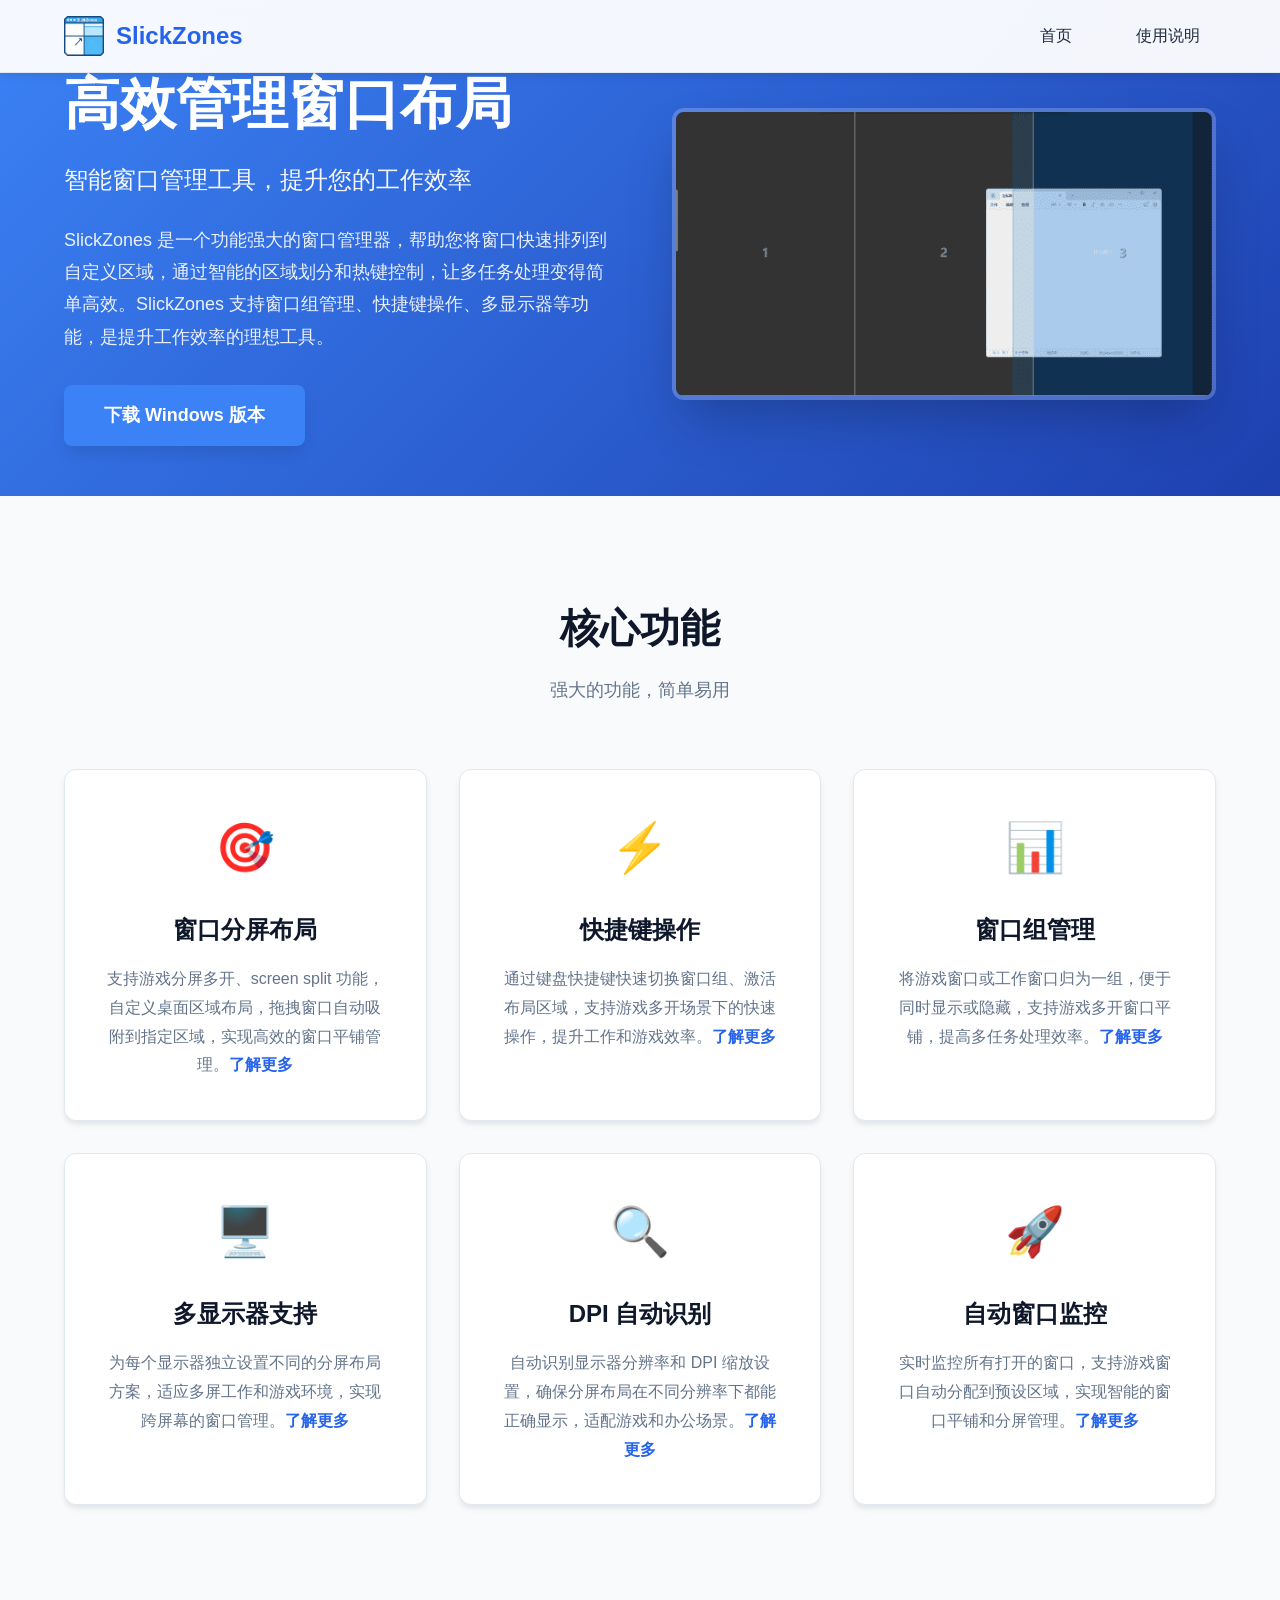
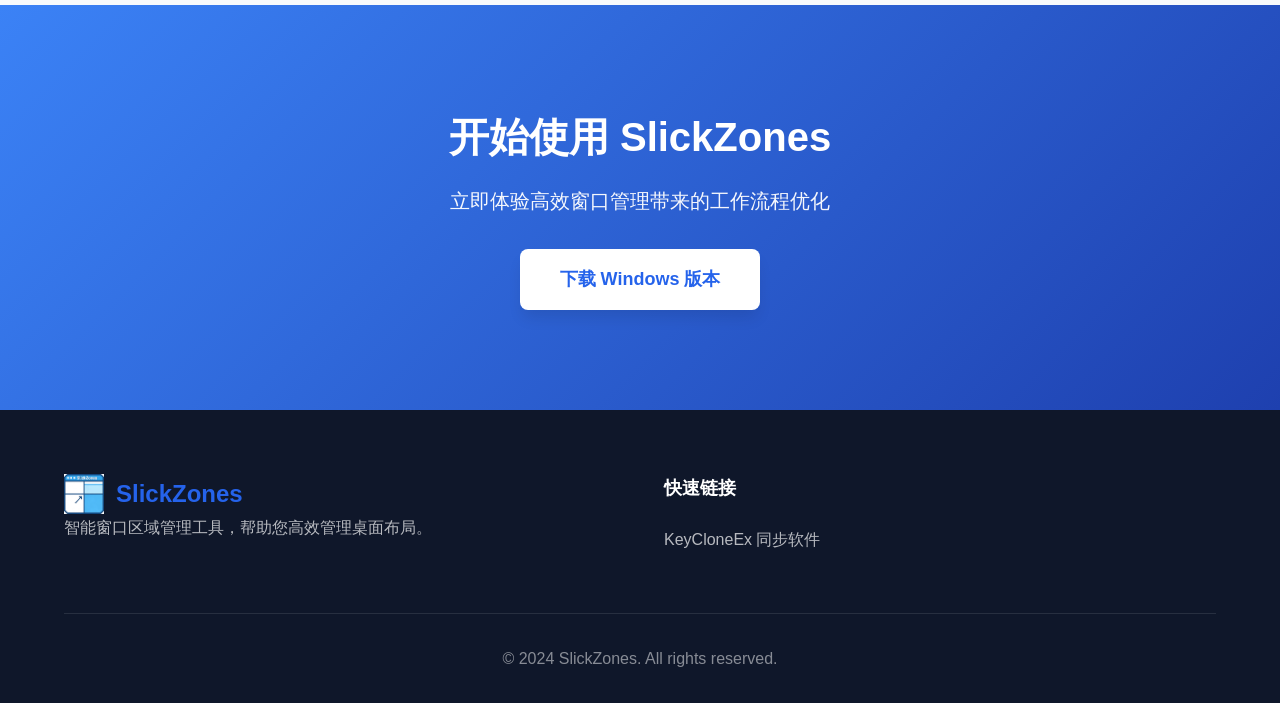
==== index.html @ 92603fa5 "20260511" ====
<!DOCTYPE html>
<html lang="zh-CN">
<head>
    <meta charset="UTF-8">
    <meta name="viewport" content="width=device-width, initial-scale=1.0">
    <title>SlickZones - 智能窗口管理器 | 游戏分屏多开 | 窗口平铺工具</title>
    <meta name="description" content="SlickZones 是一款强大的窗口管理器，支持游戏分屏多开、窗口平铺、自定义布局等功能。通过智能区域划分和快捷键控制，高效管理桌面窗口布局，提升多任务处理效率。">
    <meta name="keywords" content="SlickZones, 窗口管理器, 游戏分屏, 分屏软件, 窗口平铺, 窗口多开, screen split, 游戏多开, 桌面工具, 工作效率, 窗口组, 快捷键, 多显示器, 窗口布局, 分屏工具">
    <meta name="robots" content="index, follow">
    <meta name="author" content="SlickZones Team">
    <meta name="copyright" content="© 2024 SlickZones">
    <link rel="canonical" href="https://sz.jiarin.cn/">
    <meta property="og:title" content="SlickZones - 智能窗口区域管理工具">
    <meta property="og:description" content="提升工作效率的智能窗口管理工具">
    <meta property="og:url" content="https://sz.jiarin.cn/">
    <meta property="og:type" content="website">
    <link rel="stylesheet" href="styles.css">
</head>
<body>
    <nav class="navbar">
        <div class="container">
            <div class="logo">
                <img src="Resources/SlickZonesIcon.png" alt="SlickZones" class="logo-icon">
                <span class="logo-text">SlickZones</span>
            </div>
            <ul class="nav-links">
                <li><a href="index.html" class="active">首页</a></li>
                <li><a href="manual.html">使用说明</a></li>
            </ul>
        </div>
    </nav>

    <section class="hero" id="home">
        <div class="container">
            <div class="hero-content">
                <h1 class="hero-title">高效管理窗口布局</h1>
                <p class="hero-subtitle">智能窗口管理工具，提升您的工作效率</p>
                <p class="hero-description">SlickZones 是一个功能强大的窗口管理器，帮助您将窗口快速排列到自定义区域，通过智能的区域划分和热键控制，让多任务处理变得简单高效。SlickZones 支持窗口组管理、快捷键操作、多显示器等功能，是提升工作效率的理想工具。</p>
                <div class="hero-buttons">
                    <a href="https://gitcode.com/li3807/SlickZonesWebForCloudflare/releases/download/SlickZones.20260511/SlickZones.20260511.zip" class="btn btn-download">下载 Windows 版本</a>
                </div>
            </div>
            <div class="hero-image">
                <img src="Resources/SlickZones 使用说明465.png" alt="SlickZones 界面" class="hero-screenshot">
            </div>
        </div>
    </section>

    <section class="features" id="features">
        <div class="container">
            <div class="section-header">
                <h2>核心功能</h2>
                <p>强大的功能，简单易用</p>
            </div>
            <div class="features-grid">
                <div class="feature-card">
                    <div class="feature-icon">🎯</div>
                    <h3>窗口分屏布局</h3>
                    <p>支持游戏分屏多开、screen split 功能，自定义桌面区域布局，拖拽窗口自动吸附到指定区域，实现高效的窗口平铺管理。<a href="manual.html#alignment" class="internal-link">了解更多</a></p>
                </div>
                <div class="feature-card">
                    <div class="feature-icon">⚡</div>
                    <h3>快捷键操作</h3>
                    <p>通过键盘快捷键快速切换窗口组、激活布局区域，支持游戏多开场景下的快速操作，提升工作和游戏效率。<a href="manual.html#settings" class="internal-link">了解更多</a></p>
                </div>
                <div class="feature-card">
                    <div class="feature-icon">📊</div>
                    <h3>窗口组管理</h3>
                    <p>将游戏窗口或工作窗口归为一组，便于同时显示或隐藏，支持游戏多开窗口平铺，提高多任务处理效率。<a href="manual.html#groups" class="internal-link">了解更多</a></p>
                </div>
                <div class="feature-card">
                    <div class="feature-icon">🖥️</div>
                    <h3>多显示器支持</h3>
                    <p>为每个显示器独立设置不同的分屏布局方案，适应多屏工作和游戏环境，实现跨屏幕的窗口管理。<a href="manual.html#settings" class="internal-link">了解更多</a></p>
                </div>
                <div class="feature-card">
                    <div class="feature-icon">🔍</div>
                    <h3>DPI 自动识别</h3>
                    <p>自动识别显示器分辨率和 DPI 缩放设置，确保分屏布局在不同分辨率下都能正确显示，适配游戏和办公场景。<a href="manual.html#settings" class="internal-link">了解更多</a></p>
                </div>
                <div class="feature-card">
                    <div class="feature-icon">🚀</div>
                    <h3>自动窗口监控</h3>
                    <p>实时监控所有打开的窗口，支持游戏窗口自动分配到预设区域，实现智能的窗口平铺和分屏管理。<a href="manual.html#intro" class="internal-link">了解更多</a></p>
                </div>
            </div>
        </div>
    </section>

    <section class="cta">
        <div class="container">
            <h2>开始使用 SlickZones</h2>
            <p>立即体验高效窗口管理带来的工作流程优化</p>
            <a href="https://gitcode.com/li3807/SlickZonesWebForCloudflare/releases/download/SlickZones.20260511/SlickZones.20260511.zip" class="btn btn-download">下载 Windows 版本</a>
        </div>
    </section>

    <footer class="footer">
        <div class="container">
            <div class="footer-content">
                <div class="footer-section">
                    <div class="logo">
                        <img src="Resources/SlickZonesIcon.png" alt="SlickZones" class="logo-icon">
                        <span class="logo-text">SlickZones</span>
                    </div>
                    <p class="footer-description">智能窗口区域管理工具，帮助您高效管理桌面布局。</p>
                </div>
                <div class="footer-section">
                    <h4>快速链接</h4>
                    <ul class="footer-links">
                        <li><a href="http://www.keyclone.cn" target="_blank">KeyCloneEx 同步软件</a></li>
                    </ul>
                </div>
            </div>
            <div class="footer-bottom">
                <p>&copy; 2024 SlickZones. All rights reserved.</p>
            </div>
        </div>
    </footer>

    <script src="script.js"></script>
</body>
</html>
---- styles.css ----
* {
    margin: 0;
    padding: 0;
    box-sizing: border-box;
}

:root {
    --primary-color: #2563eb;
    --primary-dark: #1d4ed8;
    --secondary-color: #0f172a;
    --text-color: #1e293b;
    --text-light: #64748b;
    --bg-color: #ffffff;
    --bg-light: #f8fafc;
    --card-bg: #ffffff;
    --border-color: #e2e8f0;
    --border-radius: 12px;
    --transition: all 0.3s ease;
    --shadow-sm: 0 1px 2px 0 rgba(0, 0, 0, 0.05);
    --shadow-md: 0 4px 6px -1px rgba(0, 0, 0, 0.1);
    --shadow-lg: 0 10px 15px -3px rgba(0, 0, 0, 0.1);
}

body {
    font-family: -apple-system, BlinkMacSystemFont, 'Segoe UI', 'Microsoft YaHei', sans-serif;
    line-height: 1.6;
    color: var(--text-color);
    background-color: var(--bg-color);
}

.container {
    max-width: 1200px;
    margin: 0 auto;
    padding: 0 24px;
}

/* 导航栏 */
.navbar {
    background: rgba(255, 255, 255, 0.95);
    backdrop-filter: blur(10px);
    box-shadow: var(--shadow-sm);
    padding: 1rem 0;
    position: fixed;
    width: 100%;
    top: 0;
    z-index: 1000;
    border-bottom: 1px solid var(--border-color);
}

.navbar .container {
    display: flex;
    justify-content: space-between;
    align-items: center;
}

.logo {
    display: flex;
    align-items: center;
    gap: 12px;
}

.logo-icon {
    width: 40px;
    height: 40px;
}

.logo-text {
    font-size: 1.5rem;
    font-weight: 700;
    color: var(--primary-color);
}

.nav-links {
    display: flex;
    list-style: none;
    gap: 2rem;
}

.nav-links a {
    text-decoration: none;
    color: var(--text-color);
    font-weight: 500;
    transition: var(--transition);
    padding: 0.5rem 1rem;
    border-radius: 6px;
}

.nav-links a:hover {
    color: var(--primary-color);
    background: var(--bg-light);
}

.nav-links a.active {
    color: var(--primary-color);
    background: var(--bg-light);
}

/* Hero 区域 */
.hero {
    padding: 70px 0 50px;
    background: linear-gradient(135deg, #3b82f6 0%, #1e40af 100%);
    color: white;
    min-height: 55vh;
    display: flex;
    align-items: center;
}

.hero .container {
    display: grid;
    grid-template-columns: 1fr 1fr;
    gap: 4rem;
    align-items: center;
}

.hero-content {
    animation: fadeInUp 0.8s ease;
}

.hero-title {
    font-size: 3.5rem;
    font-weight: 800;
    margin-bottom: 1.5rem;
    line-height: 1.2;
}

.hero-subtitle {
    font-size: 1.5rem;
    margin-bottom: 1.5rem;
    opacity: 0.95;
}

.hero-description {
    font-size: 1.125rem;
    margin-bottom: 2rem;
    opacity: 0.9;
    line-height: 1.8;
}

.hero-buttons {
    display: flex;
    gap: 1rem;
}

.hero-image {
    animation: fadeInRight 0.8s ease;
}

.hero-screenshot {
    width: 100%;
    max-width: 600px;
    border-radius: var(--border-radius);
    box-shadow: 0 25px 50px -12px rgba(0, 0, 0, 0.25);
    border: 4px solid rgba(255, 255, 255, 0.2);
}

/* 按钮样式 */
.btn {
    display: inline-block;
    padding: 0.875rem 2rem;
    border-radius: 8px;
    text-decoration: none;
    font-weight: 600;
    transition: var(--transition);
    border: none;
    cursor: pointer;
    font-size: 1rem;
}

.btn-primary {
    background: white;
    color: var(--primary-color);
}

.btn-primary:hover {
    background: var(--bg-light);
    transform: translateY(-2px);
    box-shadow: var(--shadow-lg);
}

.btn-download {
    background: #3b82f6;
    color: white;
    font-size: 1.125rem;
    padding: 1rem 2.5rem;
    font-weight: 700;
    box-shadow: var(--shadow-lg);
}

.btn-download:hover {
    background: #2563eb;
    transform: translateY(-3px);
    box-shadow: 0 20px 25px -5px rgba(0, 0, 0, 0.2);
}

.btn-secondary {
    background: transparent;
    color: white;
    border: 2px solid rgba(255, 255, 255, 0.3);
}

.btn-secondary:hover {
    background: rgba(255, 255, 255, 0.1);
    border-color: white;
}

.btn-lg {
    padding: 1rem 2.5rem;
    font-size: 1.125rem;
}

/* 区域通用样式 */
section {
    padding: 100px 0;
}

.section-header {
    text-align: center;
    margin-bottom: 4rem;
}

.section-header h2 {
    font-size: 2.5rem;
    font-weight: 700;
    margin-bottom: 1rem;
    color: var(--secondary-color);
}

.section-header p {
    color: var(--text-light);
    font-size: 1.125rem;
}

/* 功能特性 */
.features {
    background: var(--bg-light);
}

.features-grid {
    display: grid;
    grid-template-columns: repeat(auto-fit, minmax(320px, 1fr));
    gap: 2rem;
}

.feature-card {
    background: var(--card-bg);
    padding: 2.5rem;
    border-radius: var(--border-radius);
    box-shadow: var(--shadow-md);
    transition: var(--transition);
    text-align: center;
    border: 1px solid var(--border-color);
}

.feature-card:hover {
    transform: translateY(-8px);
    box-shadow: var(--shadow-lg);
}

.feature-icon {
    font-size: 3rem;
    margin-bottom: 1.5rem;
}

.feature-card h3 {
    font-size: 1.5rem;
    font-weight: 600;
    margin-bottom: 1rem;
    color: var(--secondary-color);
}

.feature-card p {
    color: var(--text-light);
    line-height: 1.8;
}

.internal-link {
    color: var(--primary-color);
    text-decoration: none;
    font-weight: 600;
    transition: var(--transition);
}

.internal-link:hover {
    text-decoration: underline;
    color: var(--primary-dark);
}

/* CTA 区域 */
.cta {
    background: linear-gradient(135deg, #3b82f6 0%, #1e40af 100%);
    color: white;
    text-align: center;
}

.cta h2 {
    font-size: 2.5rem;
    font-weight: 700;
    margin-bottom: 1rem;
}

.cta p {
    font-size: 1.25rem;
    margin-bottom: 2rem;
    opacity: 0.95;
}

.cta .btn {
    background: white;
    color: var(--primary-color);
}

.cta .btn:hover {
    background: var(--bg-light);
}

/* 页脚 */
.footer {
    background: var(--secondary-color);
    color: white;
    padding: 4rem 0 2rem;
}

.footer-content {
    display: grid;
    grid-template-columns: repeat(auto-fit, minmax(250px, 1fr));
    gap: 3rem;
    margin-bottom: 3rem;
}

.footer-section h4 {
    font-size: 1.125rem;
    font-weight: 600;
    margin-bottom: 1.5rem;
    color: white;
}

.footer-links {
    list-style: none;
}

.footer-links li {
    margin-bottom: 0.75rem;
}

.footer-links a {
    color: rgba(255, 255, 255, 0.7);
    text-decoration: none;
    transition: var(--transition);
}

.footer-links a:hover {
    color: white;
}

.footer-description {
    color: rgba(255, 255, 255, 0.7);
    line-height: 1.8;
}

.footer-bottom {
    text-align: center;
    padding-top: 2rem;
    border-top: 1px solid rgba(255, 255, 255, 0.1);
}

.footer-bottom p {
    color: rgba(255, 255, 255, 0.5);
}

/* 使用手册页面样式 */
.manual-page {
    padding: 120px 0 80px;
    background: var(--bg-light);
    min-height: 100vh;
}

.manual-header {
    text-align: center;
    margin-bottom: 4rem;
}

.manual-header h1 {
    font-size: 3rem;
    font-weight: 700;
    margin-bottom: 1rem;
    color: var(--secondary-color);
}

.manual-header p {
    color: var(--text-light);
    font-size: 1.25rem;
}

.manual-content {
    background: var(--card-bg);
    padding: 3rem;
    border-radius: var(--border-radius);
    box-shadow: var(--shadow-md);
    max-width: 1000px;
    margin: 0 auto;
    border: 1px solid var(--border-color);
}

.manual-section {
    margin-bottom: 4rem;
}

.manual-section h2 {
    font-size: 2rem;
    font-weight: 700;
    margin-bottom: 2rem;
    color: var(--primary-color);
    padding-bottom: 1rem;
    border-bottom: 3px solid var(--primary-color);
}

.manual-section h3 {
    font-size: 1.5rem;
    font-weight: 600;
    margin: 2rem 0 1rem;
    color: var(--secondary-color);
}

.manual-section h4 {
    font-size: 1.25rem;
    font-weight: 600;
    margin: 1.5rem 0 1rem;
    color: var(--text-color);
}

.manual-section p {
    color: var(--text-color);
    line-height: 1.8;
    margin-bottom: 1rem;
}

.manual-section ul {
    margin-left: 2rem;
    margin-bottom: 1.5rem;
}

.manual-section ul li {
    margin-bottom: 0.75rem;
    color: var(--text-color);
    line-height: 1.7;
}

.manual-section strong {
    color: var(--primary-color);
    font-weight: 600;
}

.manual-section img {
    max-width: 100%;
    height: auto;
    border-radius: 8px;
    margin: 1.5rem 0;
    border: 1px solid var(--border-color);
    box-shadow: var(--shadow-md);
}

.screenshot-container {
    text-align: center;
    margin: 2rem 0;
}

.screenshot-container img {
    max-width: 100%;
    height: auto;
}

.screenshot-caption {
    font-size: 0.9rem;
    color: var(--text-light);
    margin-top: 0.75rem;
    text-align: center;
}

.feature-list {
    display: grid;
    grid-template-columns: repeat(auto-fill, minmax(280px, 1fr));
    gap: 1.5rem;
    margin: 1.5rem 0;
}

.feature-item {
    padding: 1.5rem;
    background: var(--bg-light);
    border-radius: 8px;
    border-left: 4px solid var(--primary-color);
}

.feature-item strong {
    display: block;
    margin-bottom: 0.5rem;
    color: var(--secondary-color);
    font-size: 1.1rem;
}

.quick-links {
    margin-top: 3rem;
    padding: 2rem;
    background: var(--bg-light);
    border-radius: var(--border-radius);
}

.quick-links h4 {
    margin-bottom: 1.5rem;
    color: var(--secondary-color);
    font-size: 1.25rem;
}

.quick-links ul {
    list-style: none;
    padding: 0;
    margin: 0;
}

.quick-links ul li {
    margin-bottom: 0.75rem;
}

.quick-links ul li a {
    color: var(--primary-color);
    text-decoration: none;
    transition: var(--transition);
    font-weight: 500;
}

.quick-links ul li a:hover {
    text-decoration: underline;
}

.nav-tabs {
    display: flex;
    flex-wrap: wrap;
    gap: 0.75rem;
    margin-bottom: 3rem;
    padding-bottom: 1.5rem;
    border-bottom: 2px solid var(--border-color);
}

.nav-tab {
    padding: 0.75rem 1.5rem;
    background: var(--bg-light);
    border-radius: 8px;
    cursor: pointer;
    transition: var(--transition);
    color: var(--text-color);
    text-decoration: none;
    font-weight: 500;
    border: 1px solid var(--border-color);
}

.nav-tab:hover {
    background: var(--primary-color);
    color: white;
    border-color: var(--primary-color);
}

.back-to-top {
    position: fixed;
    bottom: 2rem;
    right: 2rem;
    width: 50px;
    height: 50px;
    background: var(--primary-color);
    color: white;
    border: none;
    border-radius: 50%;
    cursor: pointer;
    font-size: 1.5rem;
    display: flex;
    align-items: center;
    justify-content: center;
    box-shadow: var(--shadow-lg);
    transition: var(--transition);
    z-index: 1000;
}

.back-to-top:hover {
    transform: translateY(-3px);
    box-shadow: 0 20px 25px -5px rgba(0, 0, 0, 0.2);
}

/* 动画 */
@keyframes fadeInUp {
    from {
        opacity: 0;
        transform: translateY(30px);
    }
    to {
        opacity: 1;
        transform: translateY(0);
    }
}

@keyframes fadeInRight {
    from {
        opacity: 0;
        transform: translateX(30px);
    }
    to {
        opacity: 1;
        transform: translateX(0);
    }
}

/* 响应式设计 */
@media (max-width: 768px) {
    .hero-title {
        font-size: 2.5rem;
    }
    
    .hero-subtitle {
        font-size: 1.25rem;
    }
    
    .hero-buttons {
        flex-direction: column;
    }
    
    .hero .container {
        grid-template-columns: 1fr;
        text-align: center;
    }
    
    .hero-screenshot {
        max-width: 100%;
    }
    
    .navbar .container {
        flex-direction: column;
        gap: 1rem;
    }
    
    .nav-links {
        flex-wrap: wrap;
        justify-content: center;
    }
    
    .features-grid {
        grid-template-columns: 1fr;
    }
    
    .manual-content {
        padding: 2rem;
    }
    
    .manual-header h1 {
        font-size: 2rem;
    }
}

@media (max-width: 480px) {
    .hero-title {
        font-size: 2rem;
    }
    
    .hero-description {
        font-size: 1rem;
    }
    
    .section-header h2 {
        font-size: 2rem;
    }
    
    .nav-tab {
        padding: 0.5rem 1rem;
        font-size: 0.9rem;
    }
}
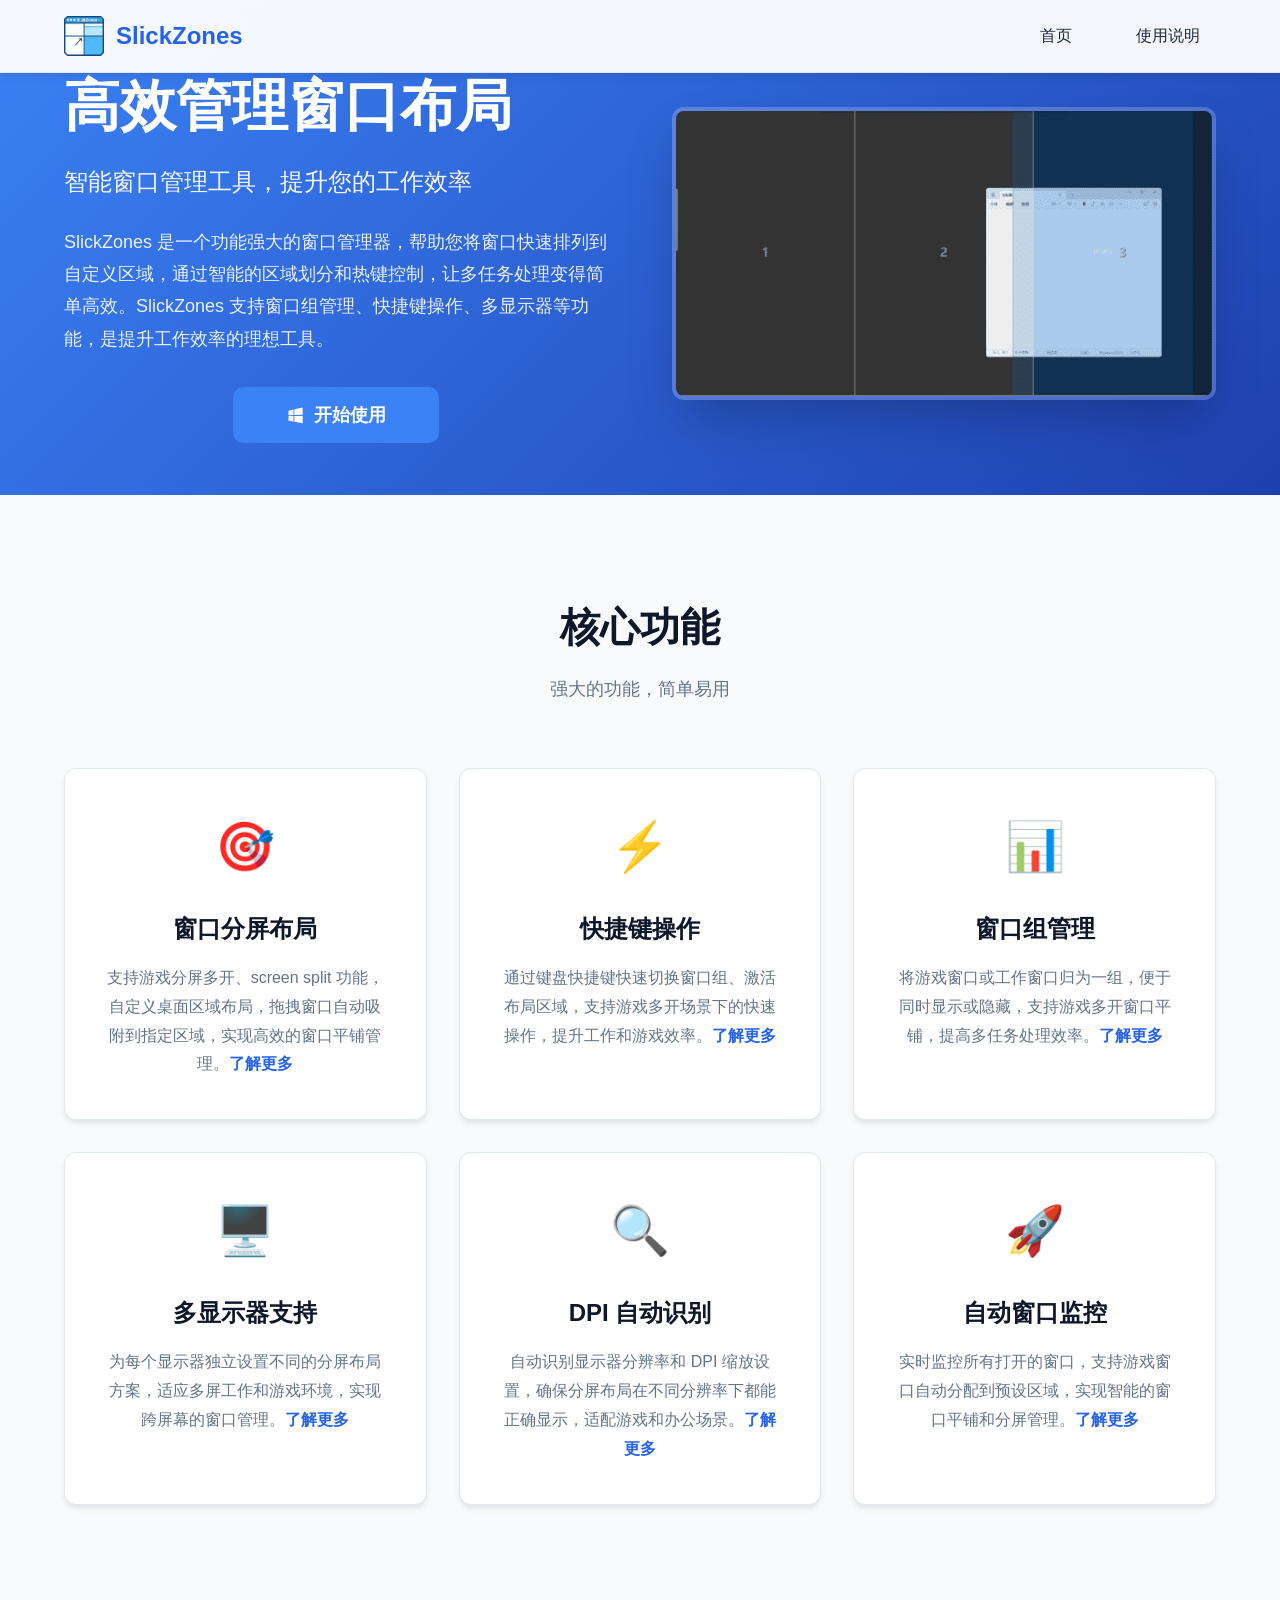
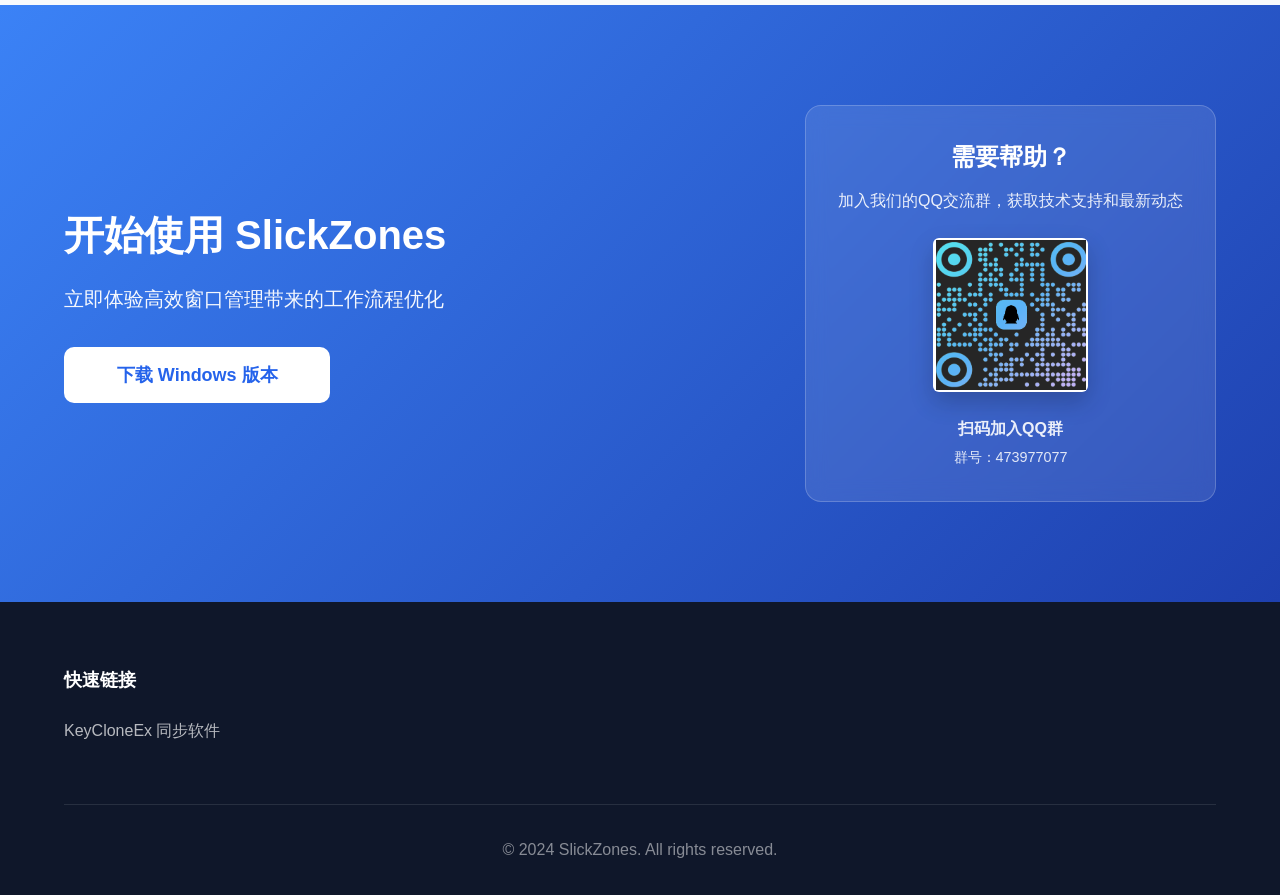
==== commit beefc4e3: "增加支持二维码" ====
--- a/index.html
+++ b/index.html
@@ -37,8 +37,15 @@
                 <p class="hero-subtitle">智能窗口管理工具，提升您的工作效率</p>
                 <p class="hero-description">SlickZones 是一个功能强大的窗口管理器，帮助您将窗口快速排列到自定义区域，通过智能的区域划分和热键控制，让多任务处理变得简单高效。SlickZones 支持窗口组管理、快捷键操作、多显示器等功能，是提升工作效率的理想工具。</p>
                 <div class="hero-buttons">
-                    <a href="https://gitcode.com/li3807/SlickZonesWebForCloudflare/releases/download/SlickZones.20260511/SlickZones.20260511.zip" class="btn btn-download">下载 Windows 版本</a>
+                    <a href="#cta" class="btn btn-download"><svg width="20" height="20" viewBox="0 0 24 24" fill="currentColor"><path d="M3 12V6.75L9 5.43V11.91L3 12M20 3V11.75L10 11.9V5.21L20 3M3 13L9 13.09V19.9L3 18.75V13M20 13.25V22L10 20.09V13.1L20 13.25Z"/></svg>开始使用</a>
                 </div>
+                <!-- <div class="hero-qr">
+                    <div class="qr-code">
+                        <img src="Resources/qrcode_compressed.png" alt="SlickZones 客服QQ群" class="qr-img">
+                    </div>
+                    <p class="qr-label">扫码加入QQ交流群</p>
+                    <p class="qr-number">群号：473977077</p>
+                </div> -->
             </div>
             <div class="hero-image">
                 <img src="Resources/SlickZones 使用说明465.png" alt="SlickZones 界面" class="hero-screenshot">
@@ -87,24 +94,37 @@
         </div>
     </section>
 
-    <section class="cta">
+    <section class="cta" id="cta">
         <div class="container">
-            <h2>开始使用 SlickZones</h2>
-            <p>立即体验高效窗口管理带来的工作流程优化</p>
-            <a href="https://gitcode.com/li3807/SlickZonesWebForCloudflare/releases/download/SlickZones.20260511/SlickZones.20260511.zip" class="btn btn-download">下载 Windows 版本</a>
+            <div class="cta-left">
+                <h2>开始使用 SlickZones</h2>
+                <p>立即体验高效窗口管理带来的工作流程优化</p>
+                <a href="https://gitcode.com/li3807/SlickZonesWebForCloudflare/releases/download/SlickZones.20260511/SlickZones.20260511.zip" class="btn btn-download">下载 Windows 版本</a>
+            </div>
+            <div class="cta-right">
+                <div class="support-card">
+                    <h3>需要帮助？</h3>
+                    <p>加入我们的QQ交流群，获取技术支持和最新动态</p>
+                    <div class="qr-code">
+                        <img src="Resources/qrcode_compressed.png" alt="SlickZones 客服QQ群" class="qr-img">
+                    </div>
+                    <p class="qr-label">扫码加入QQ群</p>
+                    <p class="qr-number">群号：473977077</p>
+                </div>
+            </div>
         </div>
     </section>
 
     <footer class="footer">
         <div class="container">
             <div class="footer-content">
-                <div class="footer-section">
+                <!-- <div class="footer-section">
                     <div class="logo">
                         <img src="Resources/SlickZonesIcon.png" alt="SlickZones" class="logo-icon">
                         <span class="logo-text">SlickZones</span>
                     </div>
                     <p class="footer-description">智能窗口区域管理工具，帮助您高效管理桌面布局。</p>
-                </div>
+                </div> -->
                 <div class="footer-section">
                     <h4>快速链接</h4>
                     <ul class="footer-links">
--- a/styles.css
+++ b/styles.css
@@ -2,6 +2,10 @@
     margin: 0;
     padding: 0;
     box-sizing: border-box;
+}
+
+html {
+    scroll-behavior: smooth;
 }
 
 :root {
@@ -138,7 +142,44 @@
 
 .hero-buttons {
     display: flex;
-    gap: 1rem;
+    justify-content: center;
+    gap: 1.5rem;
+    margin-top: 1rem;
+}
+
+.hero-qr {
+    display: flex;
+    flex-direction: column;
+    align-items: center;
+    margin-top: 2rem;
+}
+
+.hero-qr .qr-code {
+    background: white;
+    padding: 0.25rem;
+    border-radius: 6px;
+    box-shadow: 0 10px 25px rgba(0, 0, 0, 0.2);
+}
+
+.hero-qr .qr-img {
+    width: 140px;
+    height: 140px;
+    display: block;
+}
+
+.hero-qr .qr-label {
+    margin-top: 0.75rem;
+    font-size: 0.95rem;
+    font-weight: 600;
+    margin-bottom: 0.25rem;
+    color: white;
+}
+
+.hero-qr .qr-number {
+    font-size: 0.85rem;
+    opacity: 0.85;
+    margin: 0;
+    color: rgba(255, 255, 255, 0.85);
 }
 
 .hero-image {
@@ -181,15 +222,28 @@
     background: #3b82f6;
     color: white;
     font-size: 1.125rem;
-    padding: 1rem 2.5rem;
-    font-weight: 700;
-    box-shadow: var(--shadow-lg);
+    padding: 0.85rem 3.3rem;
+    font-weight: 600;
+    border-radius: 10px;
+    border: none;
+    transition: all 0.2s ease;
+    display: inline-flex;
+    align-items: center;
+    justify-content: center;
+    gap: 8px;
 }
 
 .btn-download:hover {
     background: #2563eb;
-    transform: translateY(-3px);
-    box-shadow: 0 20px 25px -5px rgba(0, 0, 0, 0.2);
+    transform: none;
+    box-shadow: none;
+}
+
+.btn-disabled {
+    background: #94a3b8;
+    cursor: not-allowed;
+    opacity: 0.7;
+    pointer-events: none;
 }
 
 .btn-secondary {
@@ -289,7 +343,22 @@
 .cta {
     background: linear-gradient(135deg, #3b82f6 0%, #1e40af 100%);
     color: white;
-    text-align: center;
+}
+
+.cta .container {
+    display: flex;
+    align-items: center;
+    justify-content: space-between;
+    gap: 3rem;
+}
+
+.cta-left {
+    flex: 1;
+    text-align: left;
+}
+
+.cta-right {
+    flex-shrink: 0;
 }
 
 .cta h2 {
@@ -302,6 +371,54 @@
     font-size: 1.25rem;
     margin-bottom: 2rem;
     opacity: 0.95;
+}
+
+.support-card {
+    background: rgba(255, 255, 255, 0.1);
+    backdrop-filter: blur(10px);
+    padding: 2rem;
+    border-radius: 16px;
+    border: 1px solid rgba(255, 255, 255, 0.2);
+    text-align: center;
+}
+
+.support-card h3 {
+    font-size: 1.5rem;
+    font-weight: 700;
+    margin-bottom: 0.75rem;
+}
+
+.support-card p {
+    font-size: 1rem;
+    margin-bottom: 1.5rem;
+    opacity: 0.9;
+}
+
+.support-card .qr-code {
+    background: white;
+    padding: 0.15rem;
+    border-radius: 6px;
+    display: inline-block;
+    margin-bottom: 1rem;
+    box-shadow: 0 10px 25px rgba(0, 0, 0, 0.2);
+}
+
+.support-card .qr-img {
+    width: 150px;
+    height: 150px;
+    display: block;
+}
+
+.support-card .qr-label {
+    font-size: 1rem;
+    font-weight: 600;
+    margin-bottom: 0.25rem;
+}
+
+.support-card .qr-number {
+    font-size: 0.9rem;
+    opacity: 0.85;
+    margin: 0;
 }
 
 .cta .btn {
@@ -365,6 +482,37 @@
 
 .footer-bottom p {
     color: rgba(255, 255, 255, 0.5);
+}
+
+/* QQ群二维码样式 */
+.qr-section {
+    text-align: center;
+}
+
+.qr-desc {
+    color: rgba(255, 255, 255, 0.7);
+    margin-bottom: 1rem;
+    font-size: 0.9rem;
+}
+
+.qr-code {
+    background: white;
+    padding: 0.25rem;
+    border-radius: 6px;
+    display: inline-block;
+    margin-bottom: 0.75rem;
+}
+
+.qr-img {
+    width: 180px;
+    height: 180px;
+    display: block;
+}
+
+.qr-tip {
+    color: rgba(255, 255, 255, 0.7);
+    font-size: 0.875rem;
+    margin: 0;
 }
 
 /* 使用手册页面样式 */
@@ -634,6 +782,15 @@
         gap: 1rem;
     }
     
+    .cta .container {
+        flex-direction: column;
+        text-align: center;
+    }
+    
+    .cta-left {
+        text-align: center;
+    }
+    
     .nav-links {
         flex-wrap: wrap;
         justify-content: center;
